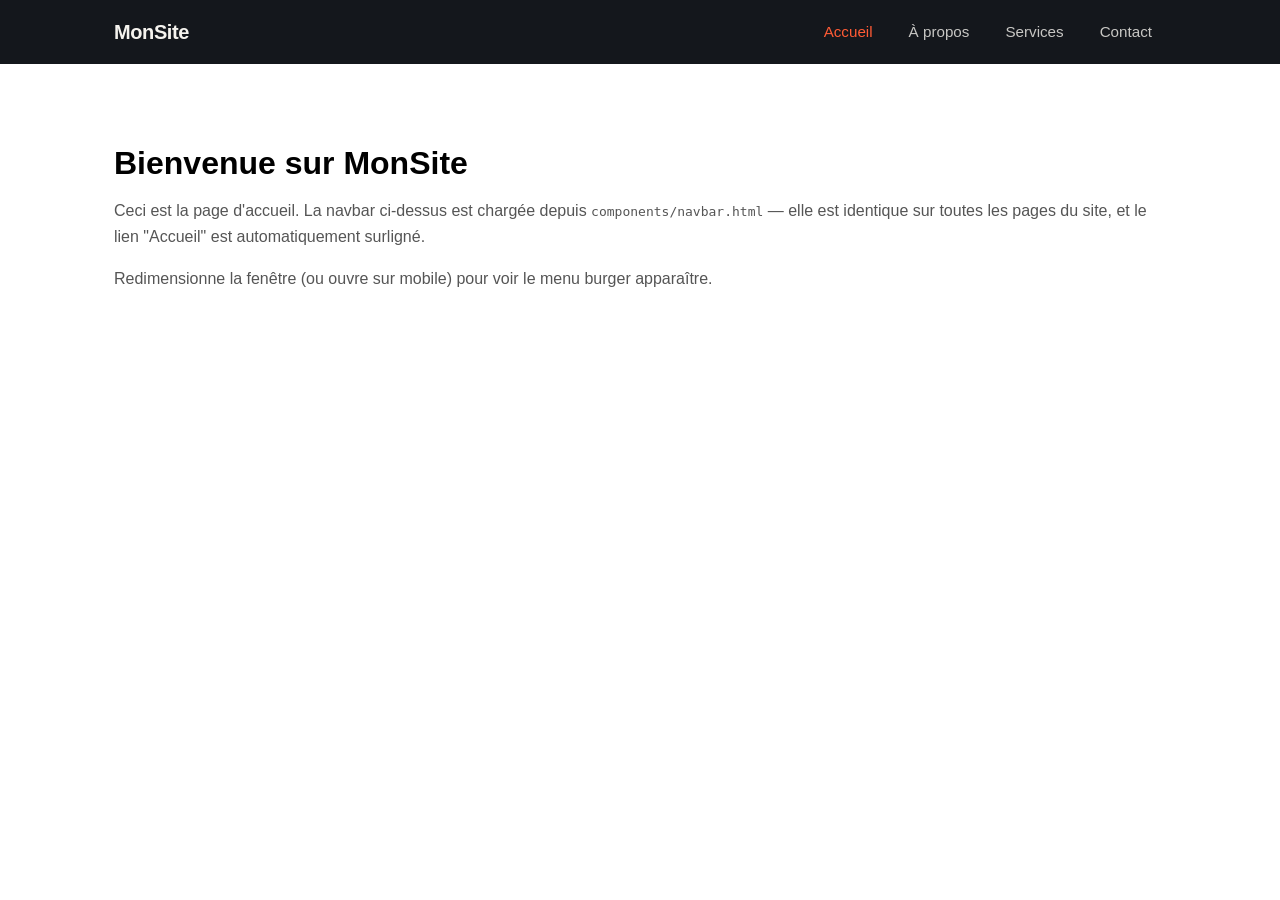
==== index.html @ c5eb29ee "Premier commit" ====
<!DOCTYPE html>
<html lang="fr">
<head>
  <meta charset="UTF-8">
  <meta name="viewport" content="width=device-width, initial-scale=1.0">
  <title>Accueil — MonSite</title>
  <link rel="stylesheet" href="navbar.css">
  <style>
    body { margin: 0; font-family: -apple-system, BlinkMacSystemFont, "Segoe UI", sans-serif; }
    main { max-width: 1100px; margin: 0 auto; padding: 60px 24px; }
    h1 { font-size: 2rem; margin-bottom: 12px; }
    p { color: #555; line-height: 1.6; }
  </style>
</head>
<body data-page="index">

  <!-- La navbar sera injectée ici automatiquement -->
  <div id="navbar-placeholder"></div>

  <main>
    <h1>Bienvenue sur MonSite</h1>
    <p>Ceci est la page d'accueil. La navbar ci-dessus est chargée depuis <code>components/navbar.html</code> — elle est identique sur toutes les pages du site, et le lien "Accueil" est automatiquement surligné.</p>
    <p>Redimensionne la fenêtre (ou ouvre sur mobile) pour voir le menu burger apparaître.</p>
  </main>

  <script src="navbar.js"></script>
</body>
</html>
---- navbar.css ----
:root {
  --nav-bg: #14171c;
  --nav-fg: #f5f3ee;
  --nav-accent: #ff5b35;
  --nav-height: 64px;
}

* { box-sizing: border-box; }

.navbar {
  position: sticky;
  top: 0;
  z-index: 1000;
  background: var(--nav-bg);
  height: var(--nav-height);
  display: flex;
  align-items: center;
  font-family: -apple-system, BlinkMacSystemFont, "Segoe UI", sans-serif;
}

.navbar-container {
  width: 100%;
  max-width: 1100px;
  margin: 0 auto;
  padding: 0 24px;
  display: flex;
  align-items: center;
  justify-content: space-between;
}

.navbar-logo {
  color: var(--nav-fg);
  font-weight: 700;
  font-size: 1.25rem;
  text-decoration: none;
  letter-spacing: -0.02em;
}

.navbar-links {
  list-style: none;
  display: flex;
  gap: 8px;
  margin: 0;
  padding: 0;
}

.navbar-links a {
  color: var(--nav-fg);
  text-decoration: none;
  font-size: 0.95rem;
  padding: 10px 14px;
  border-radius: 6px;
  opacity: 0.8;
  transition: opacity 0.15s ease, background 0.15s ease;
}

.navbar-links a:hover {
  opacity: 1;
  background: rgba(255, 255, 255, 0.08);
}

.navbar-links a.active {
  opacity: 1;
  color: var(--nav-accent);
}

.navbar-toggle {
  display: none;
  flex-direction: column;
  justify-content: center;
  gap: 5px;
  width: 36px;
  height: 36px;
  background: none;
  border: none;
  cursor: pointer;
  padding: 0;
}

.navbar-toggle span {
  display: block;
  width: 100%;
  height: 2px;
  background: var(--nav-fg);
  border-radius: 2px;
  transition: transform 0.25s ease, opacity 0.25s ease;
}

.navbar-toggle.open span:nth-child(1) { transform: translateY(7px) rotate(45deg); }
.navbar-toggle.open span:nth-child(2) { opacity: 0; }
.navbar-toggle.open span:nth-child(3) { transform: translateY(-7px) rotate(-45deg); }

/* Responsive : en dessous de 768px, menu burger */
@media (max-width: 768px) {
  .navbar-toggle {
    display: flex;
  }

  .navbar-links {
    position: absolute;
    top: var(--nav-height);
    left: 0;
    right: 0;
    flex-direction: column;
    background: var(--nav-bg);
    gap: 0;
    max-height: 0;
    overflow: hidden;
    transition: max-height 0.25s ease;
  }

  .navbar-links.open {
    max-height: 320px;
  }

  .navbar-links a {
    display: block;
    padding: 16px 24px;
    border-radius: 0;
    border-bottom: 1px solid rgba(255, 255, 255, 0.06);
  }
}
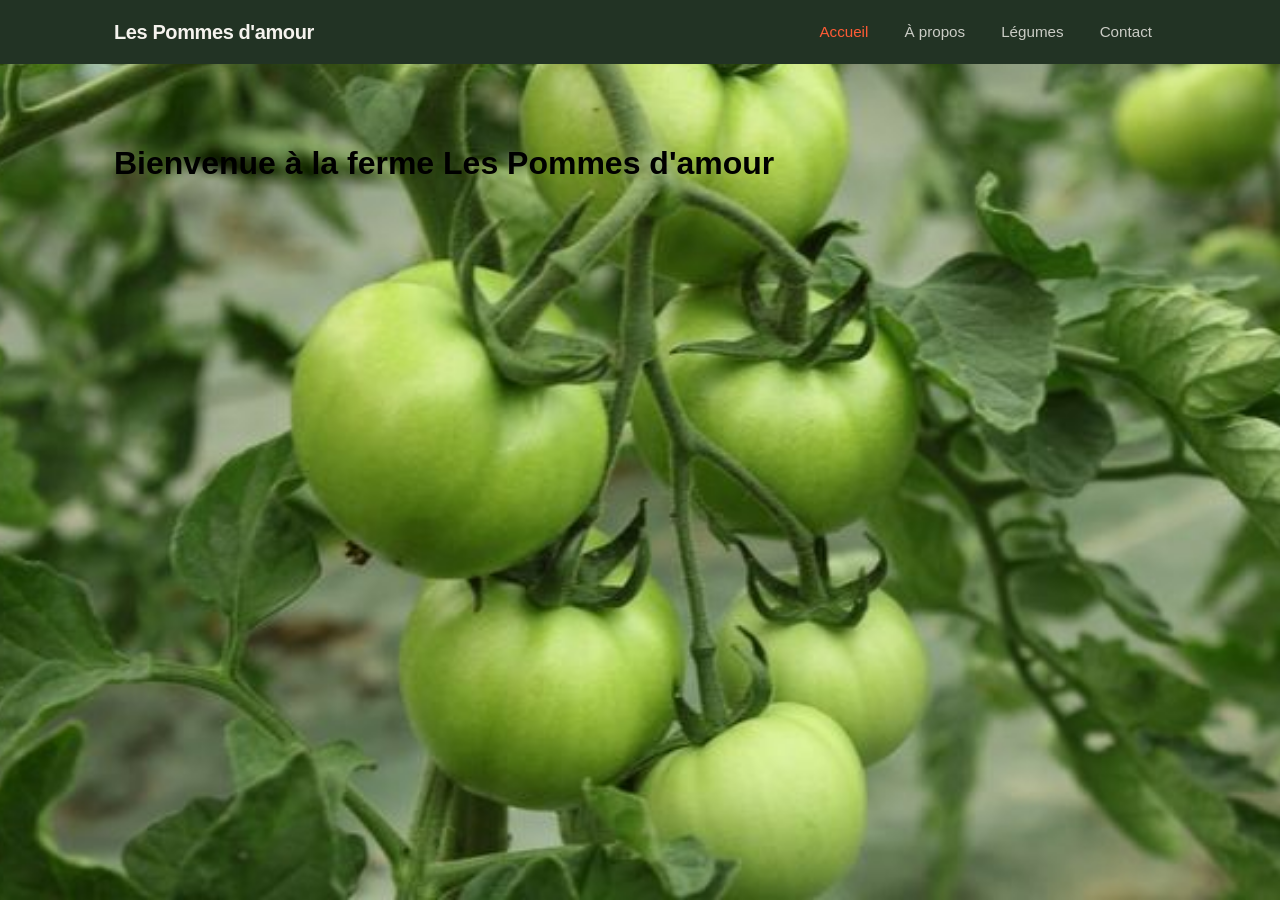
==== commit 3cc8365a: "Changements dans "à propos"" ====
--- a/index.html
+++ b/index.html
@@ -3,13 +3,13 @@
 <head>
   <meta charset="UTF-8">
   <meta name="viewport" content="width=device-width, initial-scale=1.0">
-  <title>Accueil — MonSite</title>
+  <title>Accueil — Les Pommes d'amour</title>
   <link rel="stylesheet" href="navbar.css">
   <style>
     body { margin: 0; font-family: -apple-system, BlinkMacSystemFont, "Segoe UI", sans-serif; }
     main { max-width: 1100px; margin: 0 auto; padding: 60px 24px; }
     h1 { font-size: 2rem; margin-bottom: 12px; }
-    p { color: #555; line-height: 1.6; }
+    p { color: #ffffff; line-height: 1.6; }
   </style>
 </head>
 <body data-page="index">
@@ -18,9 +18,7 @@
   <div id="navbar-placeholder"></div>
 
   <main>
-    <h1>Bienvenue sur MonSite</h1>
-    <p>Ceci est la page d'accueil. La navbar ci-dessus est chargée depuis <code>components/navbar.html</code> — elle est identique sur toutes les pages du site, et le lien "Accueil" est automatiquement surligné.</p>
-    <p>Redimensionne la fenêtre (ou ouvre sur mobile) pour voir le menu burger apparaître.</p>
+    <h1>Bienvenue à la ferme Les Pommes d'amour</h1>
   </main>
 
   <script src="navbar.js"></script>
--- a/navbar.css
+++ b/navbar.css
@@ -1,5 +1,5 @@
 :root {
-  --nav-bg: #14171c;
+  --nav-bg: #223324;
   --nav-fg: #f5f3ee;
   --nav-accent: #ff5b35;
   --nav-height: 64px;
@@ -120,3 +120,41 @@
     border-bottom: 1px solid rgba(255, 255, 255, 0.06);
   }
 }
+
+body {
+  background-image: url('Images-site/image_2302234_20260601_ob_ed004e_img-1436.jpg');
+  background-size: cover;      /* couvre tout l'écran */
+  background-position: center; /* centré */
+  background-repeat: no-repeat;
+  background-attachment: fixed; /* parallaxe légère au scroll */
+}
+
+.hero {
+  background-image: url('/Images-site/image_2302234_20180610_ob_6f26b7_dsc-0351.JPG');
+  background-size: cover;
+  background-position: center;
+  display: flex;
+  flex-direction: column;
+  align-items: center;
+  justify-content: center;
+  min-height: 500px;
+
+  /* Assombrit l'image pour que le texte soit lisible */
+  position: relative;
+}
+
+/* Overlay sombre par-dessus l'image, sous le texte */
+.hero::before {
+  content: '';
+  position: absolute;
+  inset: 0;
+  background: rgba(0, 0, 0, 0.45);
+}
+
+/* Le texte passe au-dessus de l'overlay */
+.hero h1,
+.hero p {
+  position: relative;
+  color: white;
+  z-index: 1;
+}
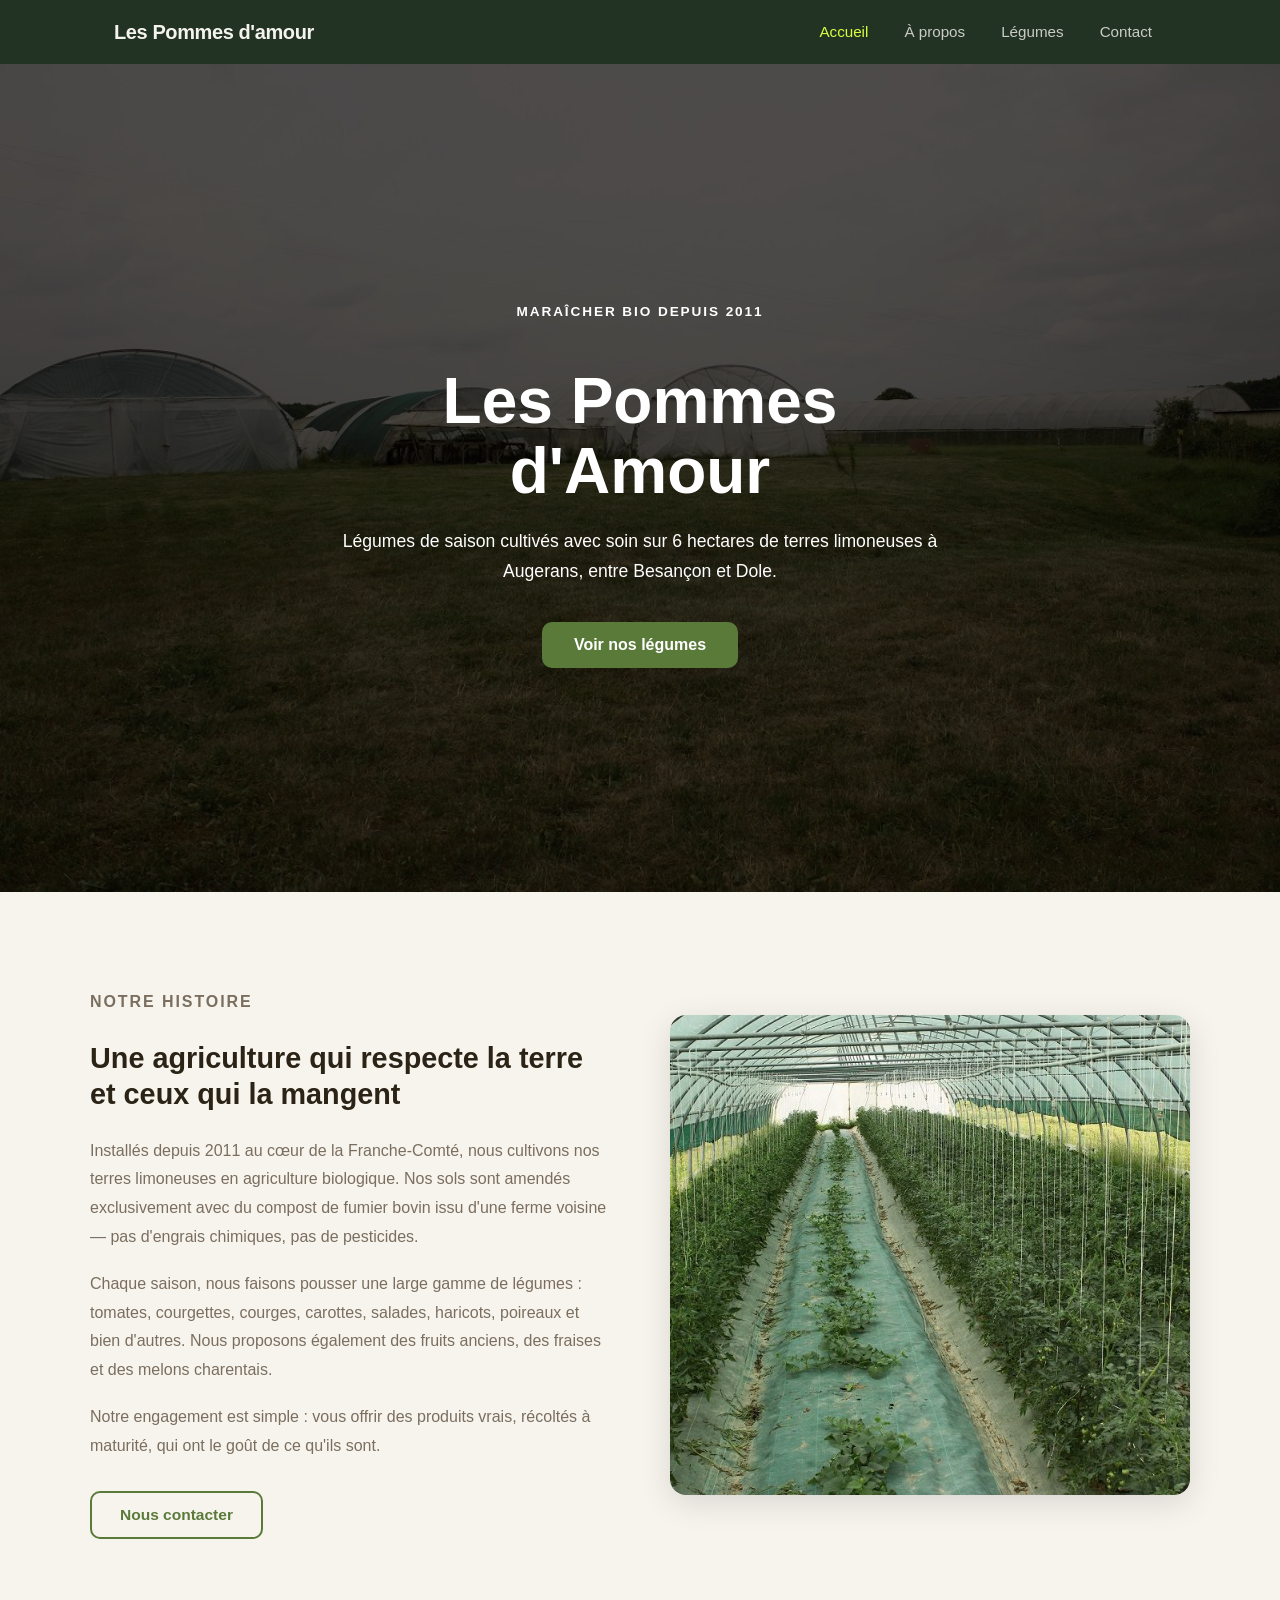
==== commit 707ddb7a: "..." ====
--- a/index.html
+++ b/index.html
@@ -17,10 +17,41 @@
   <!-- La navbar sera injectée ici automatiquement -->
   <div id="navbar-placeholder"></div>
 
-  <main>
-    <h1>Bienvenue à la ferme Les Pommes d'amour</h1>
-  </main>
+  
 
   <script src="navbar.js"></script>
+
+  <div id="navbar-placeholder"></div>
+
+<!-- Hero -->
+<div class="hero">
+  <div class="hero-overlay"></div>
+  <div class="hero-content">
+    <p class="hero-eyebrow">Maraîcher bio depuis 2011</p>
+    <h1>Les Pommes d'Amour</h1>
+    <p class="hero-sub">Légumes de saison cultivés avec soin sur 6 hectares de terres limoneuses à Augerans, entre Besançon et Dole.</p>
+    <a href="legumes.html" class="hero-btn">Voir nos légumes</a>
+  </div>
+</div>
+
+<!-- Section présentation -->
+<div class="presentation">
+  <div class="presentation-inner">
+    <div class="presentation-text">
+      <p class="section-eyebrow">Notre histoire</p>
+      <h2>Une agriculture qui respecte la terre et ceux qui la mangent</h2>
+      <p>Installés depuis 2011 au cœur de la Franche-Comté, nous cultivons nos terres limoneuses en agriculture biologique. Nos sols sont amendés exclusivement avec du compost de fumier bovin issu d'une ferme voisine — pas d'engrais chimiques, pas de pesticides.</p>
+      <p>Chaque saison, nous faisons pousser une large gamme de légumes : tomates, courgettes, courges, carottes, salades, haricots, poireaux et bien d'autres. Nous proposons également des fruits anciens, des fraises et des melons charentais.</p>
+      <p>Notre engagement est simple : vous offrir des produits vrais, récoltés à maturité, qui ont le goût de ce qu'ils sont.</p>
+      <a href="contact.html" class="presentation-btn">Nous contacter</a>
+    </div>
+    <div class="presentation-photo">
+      <img src="Images-site/serre.jpg" alt="Intérieur de notre serre">
+    </div>
+  </div>
+</div>
+
+<script src="navbar.js"></script>
+
 </body>
 </html>
--- a/navbar.css
+++ b/navbar.css
@@ -1,7 +1,7 @@
 :root {
   --nav-bg: #223324;
   --nav-fg: #f5f3ee;
-  --nav-accent: #ff5b35;
+  --nav-accent: #d9ff41;
   --nav-height: 64px;
 }
 
@@ -157,4 +157,441 @@
   position: relative;
   color: white;
   z-index: 1;
+}
+
+/* ── Contact ── */
+.contact-page {
+  max-width: 560px;
+  margin: 0 auto;
+  padding: 60px 24px 80px;
+}
+
+.contact-header {
+  margin-bottom: 40px;
+}
+
+.contact-header h1 {
+  font-size: 2rem;
+  font-weight: 700;
+  line-height: 1.2;
+  margin-bottom: 12px;
+}
+
+.contact-header p {
+  font-size: 1rem;
+  line-height: 1.6;
+}
+
+.contact-form {
+  display: flex;
+  flex-direction: column;
+  gap: 20px;
+}
+
+.form-row {
+  display: grid;
+  grid-template-columns: 1fr 1fr;
+  gap: 16px;
+}
+
+.field {
+  display: flex;
+  flex-direction: column;
+  gap: 6px;
+}
+
+label {
+  font-size: 0.88rem;
+  font-weight: 600;
+}
+
+label .required {
+  color: #5a7a3a;
+  margin-left: 2px;
+}
+
+input, textarea {
+  width: 100%;
+  padding: 12px 14px;
+  border: 1.5px solid #d6cfc2;
+  border-radius: 10px;
+  font-size: 0.97rem;
+  font-family: inherit;
+  outline: none;
+  transition: border-color 0.15s ease, box-shadow 0.15s ease;
+}
+
+input:focus, textarea:focus {
+  border-color: #5a7a3a;
+  box-shadow: 0 0 0 3px rgba(90, 122, 58, 0.15);
+}
+
+input::placeholder, textarea::placeholder {
+  color: #b0a898;
+}
+
+textarea {
+  resize: vertical;
+  min-height: 140px;
+}
+
+.btn-submit {
+  padding: 14px 28px;
+  background: #5a7a3a;
+  color: white;
+  border: none;
+  border-radius: 10px;
+  font-size: 1rem;
+  font-weight: 600;
+  font-family: inherit;
+  cursor: pointer;
+  align-self: flex-start;
+  transition: background 0.15s ease, transform 0.1s ease;
+}
+
+.btn-submit:hover { background: #3f5a28; }
+.btn-submit:active { transform: scale(0.98); }
+.btn-submit:disabled { opacity: 0.6; cursor: not-allowed; }
+
+.feedback {
+  display: none;
+  padding: 14px 16px;
+  border-radius: 10px;
+  font-size: 0.95rem;
+  font-weight: 500;
+}
+
+.feedback.success {
+  background: #eaf3e1;
+  color: #3f5a28;
+  border: 1.5px solid #b8d99a;
+}
+
+.feedback.error {
+  background: #fdecea;
+  color: #8b2020;
+  border: 1.5px solid #f5b7b1;
+}
+
+@media (max-width: 520px) {
+  .form-row { grid-template-columns: 1fr; }
+  .contact-header h1 { font-size: 1.6rem; }
+}
+
+/* ── Légumes de saison ── */
+.saison-page {
+  max-width: 900px;
+  margin: 0 auto;
+  padding: 60px 24px 80px;
+}
+
+.saison-header {
+  margin-bottom: 48px;
+}
+
+.saison-header h1 {
+  font-size: 2rem;
+  font-weight: 700;
+  margin-bottom: 10px;
+}
+
+.saison-header p {
+  font-size: 1rem;
+  color: #7a6e5f;
+}
+
+.legumes-grid {
+  display: grid;
+  grid-template-columns: repeat(auto-fill, minmax(340px, 1fr));
+  gap: 28px;
+}
+
+.legume-card {
+  border-radius: 14px;
+  overflow: hidden;
+  background: white;
+  box-shadow: 0 2px 16px rgba(0,0,0,0.08);
+  transition: transform 0.2s ease, box-shadow 0.2s ease;
+}
+
+.legume-card:hover {
+  transform: translateY(-4px);
+  box-shadow: 0 6px 24px rgba(0,0,0,0.13);
+}
+
+.legume-img {
+  position: relative;
+  height: 220px;
+  overflow: hidden;
+}
+
+.legume-img img {
+  width: 100%;
+  height: 100%;
+  object-fit: cover;
+}
+
+.badge {
+  position: absolute;
+  top: 14px;
+  right: 14px;
+  background: #5a7a3a;
+  color: white;
+  font-size: 0.78rem;
+  font-weight: 600;
+  padding: 5px 12px;
+  border-radius: 20px;
+}
+
+.legume-body {
+  padding: 20px 22px 24px;
+}
+
+.legume-body h2 {
+  font-size: 1.25rem;
+  font-weight: 700;
+  margin-bottom: 10px;
+}
+
+.legume-body p {
+  font-size: 0.93rem;
+  color: #7a6e5f;
+  line-height: 1.6;
+  margin-bottom: 16px;
+}
+
+.mois {
+  display: flex;
+  gap: 8px;
+  flex-wrap: wrap;
+}
+
+.mois-tag {
+  background: #eaf3e1;
+  color: #3f5a28;
+  font-size: 0.78rem;
+  font-weight: 600;
+  padding: 4px 12px;
+  border-radius: 20px;
+}
+
+@media (max-width: 520px) {
+  .legumes-grid { grid-template-columns: 1fr; }
+  .saison-header h1 { font-size: 1.6rem; }
+}
+
+.saison-page {
+  background: rgba(255, 255, 255, 0.75);
+  backdrop-filter: blur(4px);
+  border-radius: 20px;
+  max-width: 900px;
+  margin: 40px auto;
+  padding: 60px 24px 80px;
+}
+
+/* CSS ACCUEIL !!!!! */
+
+
+/* ── Hero ── */
+.hero {
+  position: relative;
+  height: 92vh;
+  min-height: 500px;
+  background-image: url('Images-site/ferme.jpg');
+  background-size: cover;
+  background-position: center;
+  display: flex;
+  align-items: center;
+  justify-content: center;
+  text-align: center;
+}
+
+.hero-overlay {
+  position: absolute;
+  inset: 0;
+  background: rgba(0, 0, 0, 0.45);
+}
+
+.hero-content {
+  position: relative;
+  z-index: 1;
+  max-width: 700px;
+  padding: 0 24px;
+  color: white;
+}
+
+.hero-eyebrow {
+  font-size: 0.85rem;
+  font-weight: 600;
+  letter-spacing: 0.14em;
+  text-transform: uppercase;
+  color: rgba(255, 255, 255, 0.75);
+  margin-bottom: 16px;
+}
+
+.hero-content h1 {
+  font-size: clamp(2.2rem, 6vw, 4rem);
+  font-weight: 800;
+  line-height: 1.1;
+  margin-bottom: 20px;
+}
+
+.hero-sub {
+  font-size: 1.1rem;
+  line-height: 1.7;
+  color: rgba(255, 255, 255, 0.85);
+  margin-bottom: 36px;
+}
+
+.hero-btn {
+  display: inline-block;
+  padding: 14px 32px;
+  background: #5a7a3a;
+  color: white;
+  text-decoration: none;
+  border-radius: 10px;
+  font-size: 1rem;
+  font-weight: 600;
+  transition: background 0.15s ease, transform 0.1s ease;
+}
+
+.hero-btn:hover { background: #3f5a28; }
+.hero-btn:active { transform: scale(0.98); }
+
+/* ── Présentation ── */
+.presentation {
+  background: #f7f4ee;
+  padding: 80px 24px;
+}
+
+.presentation-inner {
+  max-width: 1100px;
+  margin: 0 auto;
+  display: grid;
+  grid-template-columns: 1fr 1fr;
+  gap: 60px;
+  align-items: center;
+}
+
+.section-eyebrow {
+  font-size: 0.78rem;
+  font-weight: 600;
+  letter-spacing: 0.12em;
+  text-transform: uppercase;
+  color: #5a7a3a;
+  margin-bottom: 14px;
+}
+
+.presentation-text h2 {
+  font-size: 1.8rem;
+  font-weight: 700;
+  line-height: 1.25;
+  color: #2b2416;
+  margin-bottom: 24px;
+}
+
+.presentation-text p {
+  font-size: 1rem;
+  color: #7a6e5f;
+  line-height: 1.8;
+  margin-bottom: 18px;
+}
+
+.presentation-btn {
+  display: inline-block;
+  margin-top: 12px;
+  padding: 13px 28px;
+  border: 2px solid #5a7a3a;
+  color: #5a7a3a;
+  text-decoration: none;
+  border-radius: 10px;
+  font-size: 0.97rem;
+  font-weight: 600;
+  transition: background 0.15s ease, color 0.15s ease;
+}
+
+.presentation-btn:hover {
+  background: #5a7a3a;
+  color: white;
+}
+
+.presentation-photo {
+  border-radius: 16px;
+  overflow: hidden;
+  box-shadow: 0 8px 32px rgba(0,0,0,0.12);
+}
+
+.presentation-photo img {
+  width: 100%;
+  height: 480px;
+  object-fit: cover;
+  display: block;
+}
+
+@media (max-width: 768px) {
+  .presentation-inner {
+    grid-template-columns: 1fr;
+    gap: 32px;
+  }
+
+  .presentation-photo { order: -1; }
+
+  .presentation-photo img { height: 280px; }
+
+  .presentation-text h2 { font-size: 1.4rem; }
+}
+
+
+
+
+/* ── À propos ── */
+.about-page {
+  min-height: 100vh;
+  background-image: url('images/maraicher.jpg');
+  background-size: cover;
+  background-position: center;
+  display: flex;
+  align-items: center;
+  justify-content: center;
+  padding: 60px 24px;
+}
+
+.about-bloc {
+  background: rgba(255, 255, 255, 0.82);
+  backdrop-filter: blur(5px);
+  border-radius: 16px;
+  max-width: 680px;
+  width: 100%;
+  padding: 52px 48px;
+  text-align: center;
+}
+
+.about-bloc .section-eyebrow {
+  font-size: 0.78rem;
+  font-weight: 600;
+  letter-spacing: 0.12em;
+  text-transform: uppercase;
+  color: #5a7a3a;
+  margin-bottom: 12px;
+}
+
+.about-bloc h1 {
+  font-size: 2rem;
+  font-weight: 700;
+  color: #2b2416;
+  margin-bottom: 28px;
+}
+
+.about-bloc p {
+  font-size: 1rem;
+  color: #5a4f42;
+  line-height: 1.8;
+  margin-bottom: 18px;
+}
+
+.about-bloc p:last-child { margin-bottom: 0; }
+
+@media (max-width: 520px) {
+  .about-bloc { padding: 32px 24px; }
+  .about-bloc h1 { font-size: 1.5rem; }
 }
